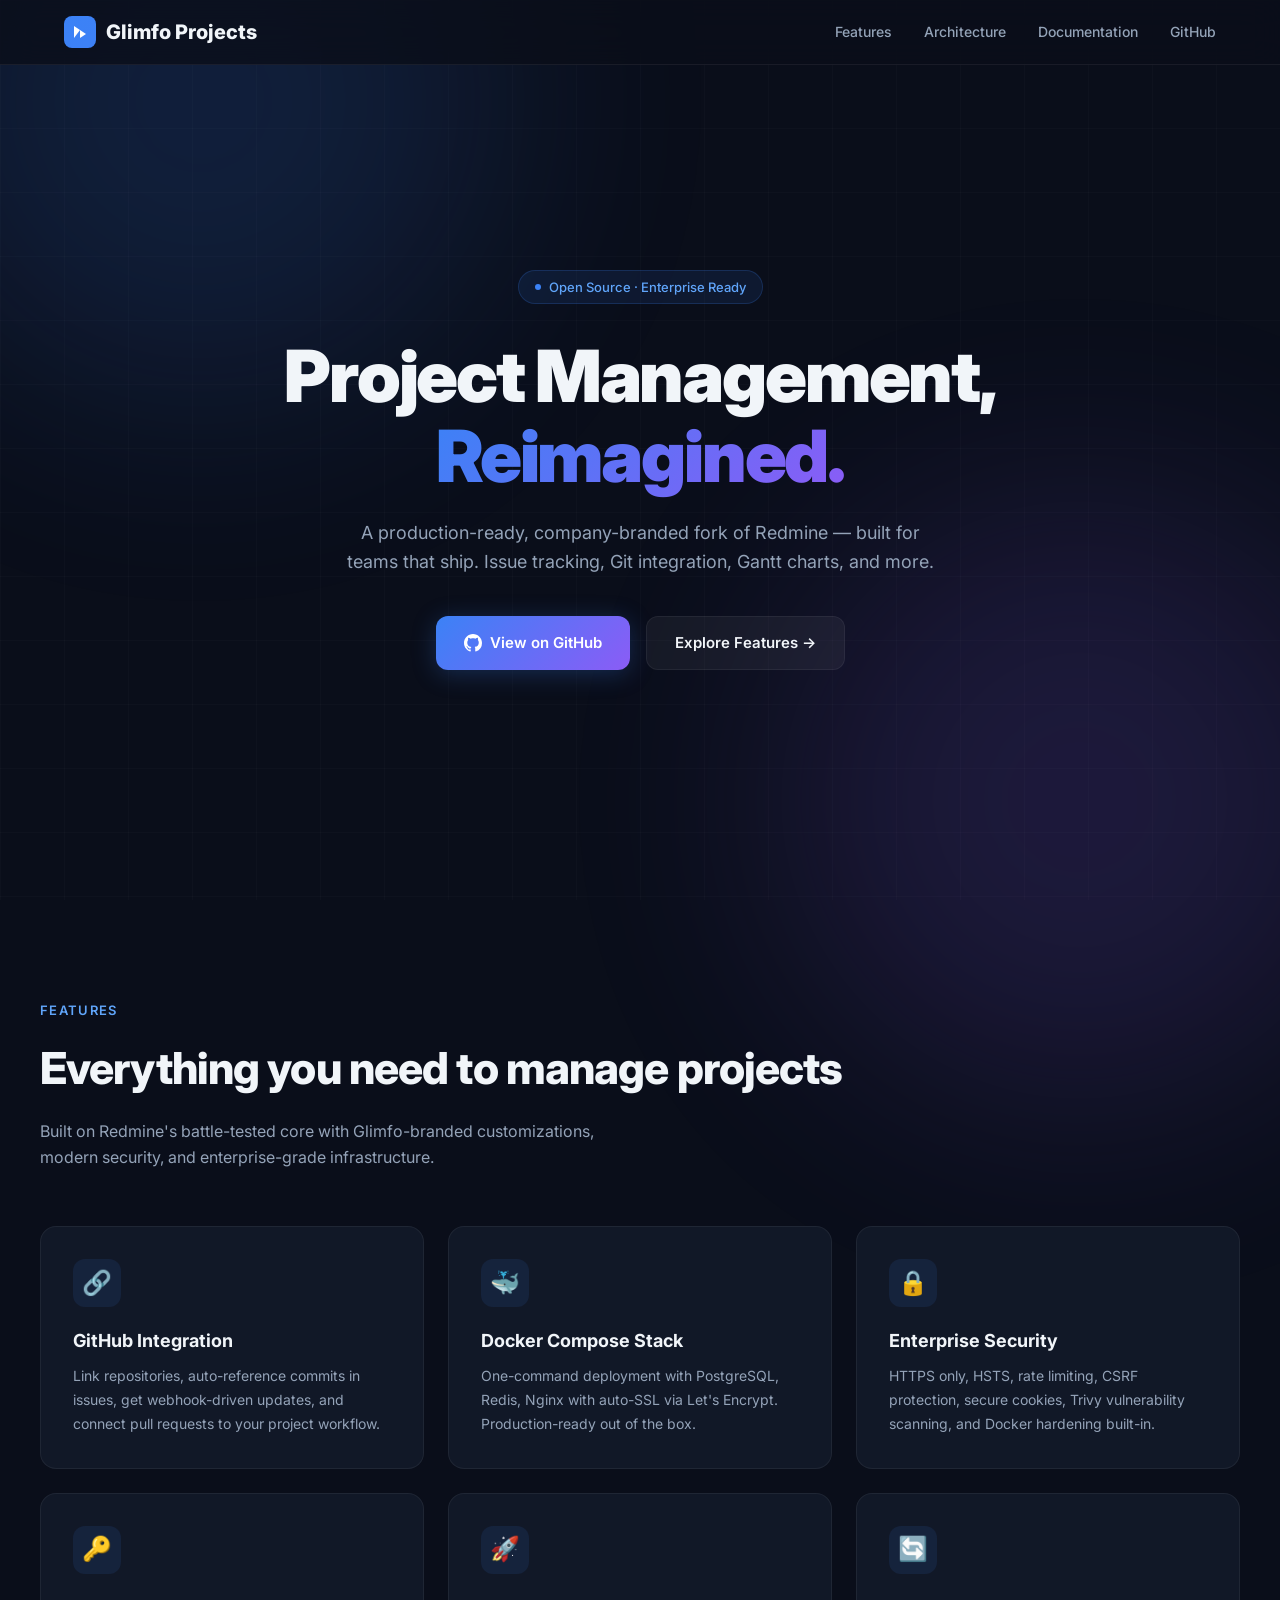
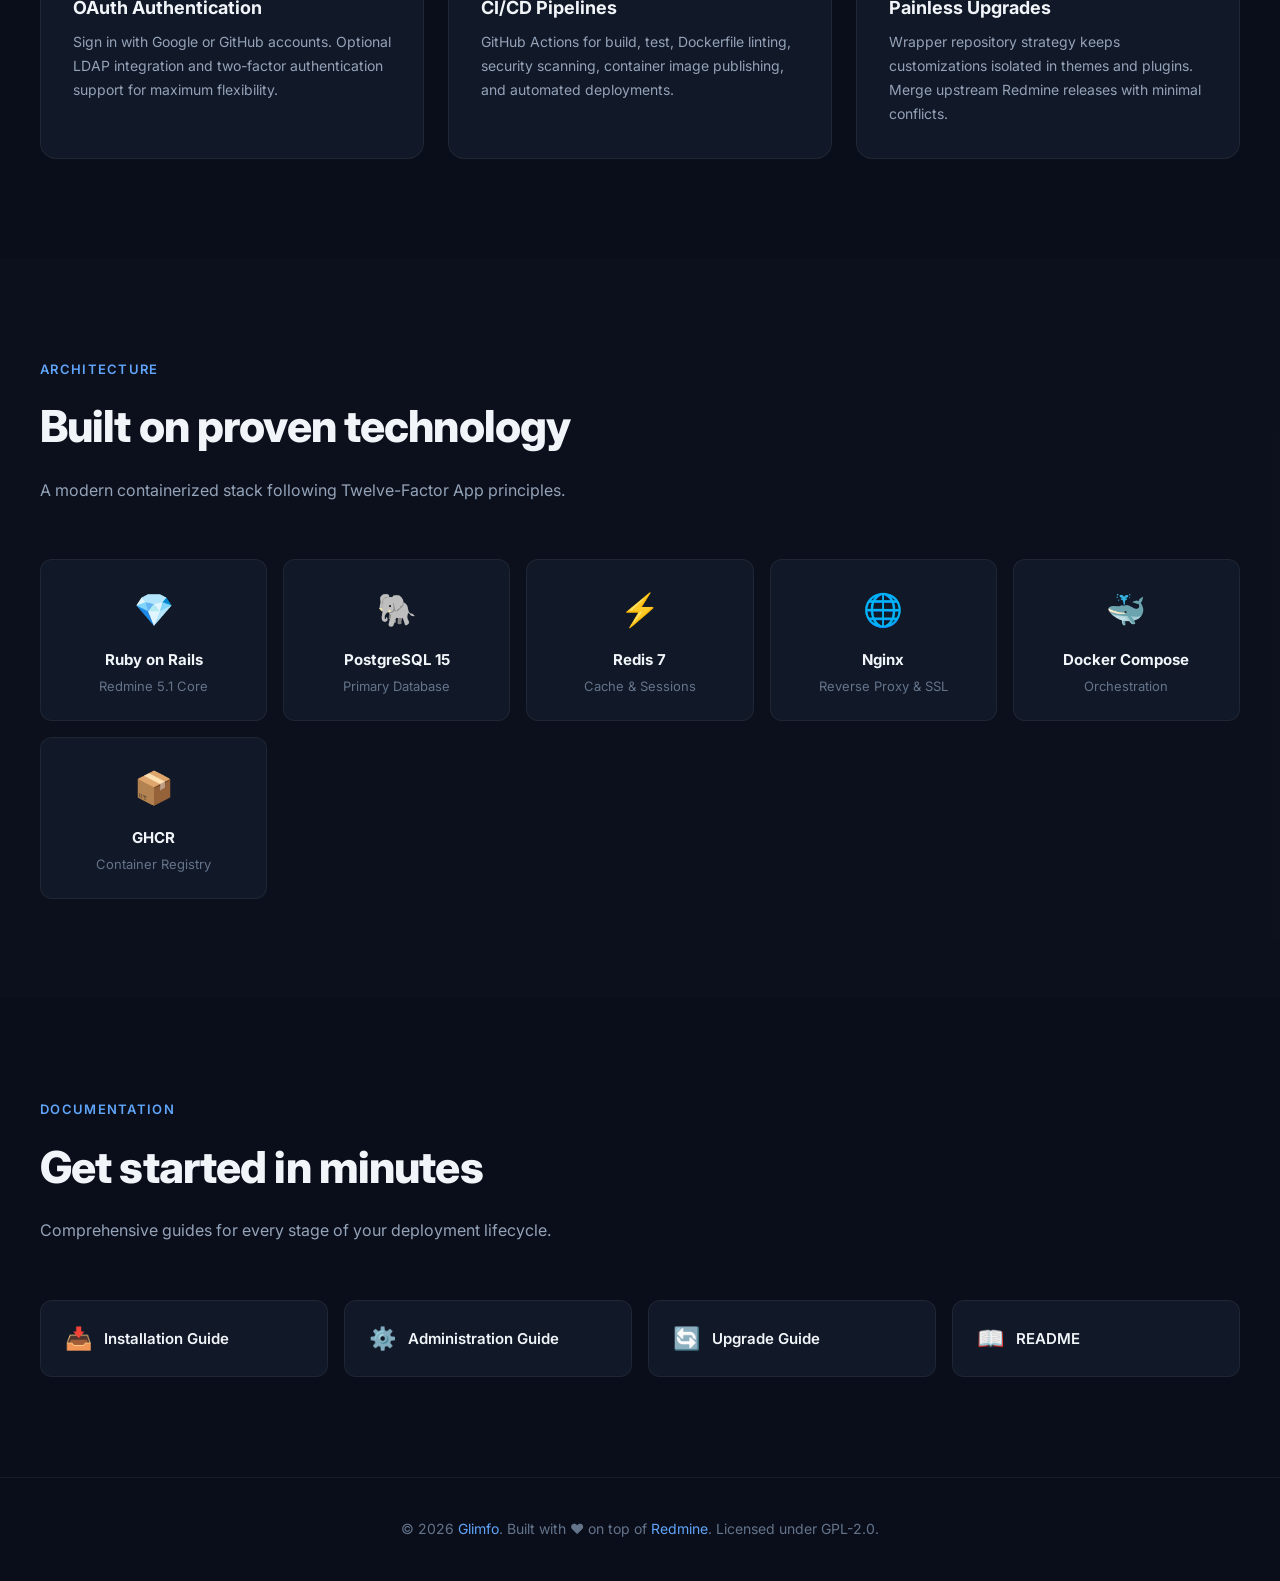
==== site/index.html @ c2e10e8e "feat: add github pages landing site and deployment workflow" ====
<!DOCTYPE html>
<html lang="en">
<head>
    <meta charset="UTF-8">
    <meta name="viewport" content="width=device-width, initial-scale=1.0">
    <title>Glimfo Projects — Enterprise Project Management</title>
    <meta name="description" content="Glimfo Projects is a production-ready, enterprise-grade project management platform powered by Redmine. Track issues, manage repositories, and ship better software.">
    <link rel="icon" type="image/svg+xml" href="favicon.svg">
    <link rel="preconnect" href="https://fonts.googleapis.com">
    <link rel="preconnect" href="https://fonts.gstatic.com" crossorigin>
    <link href="https://fonts.googleapis.com/css2?family=Inter:wght@400;500;600;700;800;900&display=swap" rel="stylesheet">
    <style>
        *, *::before, *::after { margin: 0; padding: 0; box-sizing: border-box; }

        :root {
            --bg-dark: #0a0e1a;
            --bg-card: #111827;
            --bg-card-hover: #1a2332;
            --accent: #3b82f6;
            --accent-glow: rgba(59, 130, 246, 0.25);
            --accent-light: #60a5fa;
            --text-primary: #f1f5f9;
            --text-secondary: #94a3b8;
            --text-muted: #64748b;
            --border: rgba(255, 255, 255, 0.06);
            --gradient-start: #3b82f6;
            --gradient-end: #8b5cf6;
        }

        html { scroll-behavior: smooth; }

        body {
            font-family: 'Inter', -apple-system, BlinkMacSystemFont, sans-serif;
            background-color: var(--bg-dark);
            color: var(--text-primary);
            line-height: 1.6;
            overflow-x: hidden;
        }

        /* ---- Animated background ---- */
        .bg-grid {
            position: fixed; inset: 0; z-index: 0; pointer-events: none;
            background-image:
                linear-gradient(rgba(255,255,255,0.02) 1px, transparent 1px),
                linear-gradient(90deg, rgba(255,255,255,0.02) 1px, transparent 1px);
            background-size: 64px 64px;
        }
        .bg-glow {
            position: fixed; z-index: 0; pointer-events: none;
            width: 600px; height: 600px; border-radius: 50%;
            filter: blur(120px); opacity: 0.15;
        }
        .bg-glow--blue  { top: -200px; left: -100px; background: var(--accent); }
        .bg-glow--purple { bottom: -200px; right: -100px; background: #8b5cf6; }

        /* ---- Nav ---- */
        nav {
            position: fixed; top: 0; left: 0; right: 0; z-index: 100;
            background: rgba(10, 14, 26, 0.8);
            backdrop-filter: blur(16px); -webkit-backdrop-filter: blur(16px);
            border-bottom: 1px solid var(--border);
        }
        .nav-inner {
            max-width: 1200px; margin: 0 auto;
            display: flex; align-items: center; justify-content: space-between;
            padding: 16px 24px;
        }
        .nav-brand {
            display: flex; align-items: center; gap: 10px;
            font-weight: 800; font-size: 20px; text-decoration: none; color: var(--text-primary);
        }
        .nav-brand svg { width: 32px; height: 32px; }
        .nav-links { display: flex; gap: 32px; list-style: none; }
        .nav-links a {
            color: var(--text-secondary); text-decoration: none; font-size: 14px; font-weight: 500;
            transition: color 0.2s;
        }
        .nav-links a:hover { color: var(--text-primary); }

        /* ---- Hero ---- */
        .hero {
            position: relative; z-index: 1;
            min-height: 100vh; display: flex; align-items: center; justify-content: center;
            text-align: center; padding: 120px 24px 80px;
        }
        .hero-inner { max-width: 800px; }
        .badge {
            display: inline-flex; align-items: center; gap: 8px;
            background: rgba(59, 130, 246, 0.1); border: 1px solid rgba(59, 130, 246, 0.2);
            border-radius: 999px; padding: 6px 16px; font-size: 13px; font-weight: 500;
            color: var(--accent-light); margin-bottom: 32px;
        }
        .badge::before {
            content: ''; width: 6px; height: 6px; border-radius: 50%;
            background: var(--accent); animation: pulse 2s infinite;
        }
        @keyframes pulse {
            0%, 100% { opacity: 1; transform: scale(1); }
            50% { opacity: 0.5; transform: scale(1.5); }
        }
        .hero h1 {
            font-size: clamp(2.5rem, 6vw, 4.5rem); font-weight: 900;
            line-height: 1.1; letter-spacing: -0.03em; margin-bottom: 24px;
        }
        .hero h1 .gradient {
            background: linear-gradient(135deg, var(--gradient-start), var(--gradient-end));
            -webkit-background-clip: text; -webkit-text-fill-color: transparent;
            background-clip: text;
        }
        .hero p {
            font-size: 18px; color: var(--text-secondary);
            max-width: 600px; margin: 0 auto 40px;
        }
        .hero-buttons { display: flex; gap: 16px; justify-content: center; flex-wrap: wrap; }

        .btn {
            display: inline-flex; align-items: center; gap: 8px;
            padding: 14px 28px; border-radius: 12px; font-size: 15px; font-weight: 600;
            text-decoration: none; transition: all 0.25s;
        }
        .btn--primary {
            background: linear-gradient(135deg, var(--gradient-start), var(--gradient-end));
            color: #fff; box-shadow: 0 4px 24px var(--accent-glow);
        }
        .btn--primary:hover { transform: translateY(-2px); box-shadow: 0 8px 32px var(--accent-glow); }
        .btn--ghost {
            background: rgba(255,255,255,0.05); color: var(--text-primary);
            border: 1px solid var(--border);
        }
        .btn--ghost:hover { background: rgba(255,255,255,0.1); }

        /* ---- Section ---- */
        section { position: relative; z-index: 1; padding: 100px 24px; }
        .section-inner { max-width: 1200px; margin: 0 auto; }
        .section-label {
            font-size: 13px; font-weight: 600; text-transform: uppercase; letter-spacing: 0.1em;
            color: var(--accent-light); margin-bottom: 12px;
        }
        .section-title {
            font-size: clamp(1.75rem, 4vw, 2.75rem); font-weight: 800;
            letter-spacing: -0.02em; margin-bottom: 16px;
        }
        .section-desc {
            font-size: 16px; color: var(--text-secondary); max-width: 600px; margin-bottom: 56px;
        }

        /* ---- Feature Grid ---- */
        .features-grid {
            display: grid; grid-template-columns: repeat(auto-fit, minmax(320px, 1fr));
            gap: 24px;
        }
        .feature-card {
            background: var(--bg-card); border: 1px solid var(--border);
            border-radius: 16px; padding: 32px;
            transition: background 0.3s, border-color 0.3s, transform 0.3s;
        }
        .feature-card:hover {
            background: var(--bg-card-hover); border-color: rgba(59, 130, 246, 0.2);
            transform: translateY(-4px);
        }
        .feature-icon {
            width: 48px; height: 48px; border-radius: 12px;
            display: flex; align-items: center; justify-content: center;
            background: rgba(59, 130, 246, 0.1); margin-bottom: 20px; font-size: 24px;
        }
        .feature-card h3 { font-size: 18px; font-weight: 700; margin-bottom: 8px; }
        .feature-card p { font-size: 14px; color: var(--text-secondary); line-height: 1.7; }

        /* ---- Architecture ---- */
        .arch-grid {
            display: grid; grid-template-columns: repeat(auto-fit, minmax(200px, 1fr));
            gap: 16px; text-align: center;
        }
        .arch-item {
            background: var(--bg-card); border: 1px solid var(--border);
            border-radius: 12px; padding: 24px 16px;
        }
        .arch-item .icon { font-size: 32px; margin-bottom: 12px; }
        .arch-item h4 { font-size: 15px; font-weight: 700; margin-bottom: 4px; }
        .arch-item p { font-size: 13px; color: var(--text-muted); }

        /* ---- Docs list ---- */
        .docs-grid {
            display: grid; grid-template-columns: repeat(auto-fit, minmax(280px, 1fr));
            gap: 16px;
        }
        .doc-link {
            display: flex; align-items: center; gap: 12px;
            background: var(--bg-card); border: 1px solid var(--border);
            border-radius: 12px; padding: 20px 24px;
            text-decoration: none; color: var(--text-primary);
            font-weight: 600; font-size: 15px;
            transition: background 0.2s, border-color 0.2s;
        }
        .doc-link:hover { background: var(--bg-card-hover); border-color: rgba(59,130,246,0.2); }
        .doc-link .emoji { font-size: 22px; }

        /* ---- Footer ---- */
        footer {
            position: relative; z-index: 1;
            border-top: 1px solid var(--border); padding: 40px 24px;
            text-align: center; font-size: 14px; color: var(--text-muted);
        }
        footer a { color: var(--accent-light); text-decoration: none; }

        /* ---- Responsive ---- */
        @media (max-width: 640px) {
            .nav-links { display: none; }
            .hero-buttons { flex-direction: column; align-items: center; }
        }
    </style>
</head>
<body>
    <div class="bg-grid"></div>
    <div class="bg-glow bg-glow--blue"></div>
    <div class="bg-glow bg-glow--purple"></div>

    <nav>
        <div class="nav-inner">
            <a class="nav-brand" href="#">
                <svg viewBox="0 0 32 32" fill="none" xmlns="http://www.w3.org/2000/svg">
                    <rect width="32" height="32" rx="8" fill="url(#g)"/>
                    <path d="M10 22V10l6 4-6 8zm6-8l6 4-6 4v-8z" fill="#fff"/>
                    <defs><linearGradient id="g" x1="0" y1="0" x2="32" y2="32"><stop stop-color="#3b82f6"/><stop offset="1" stop-color="#8b5cf6"/></linearGradient></defs>
                </svg>
                Glimfo Projects
            </a>
            <ul class="nav-links">
                <li><a href="#features">Features</a></li>
                <li><a href="#architecture">Architecture</a></li>
                <li><a href="#docs">Documentation</a></li>
                <li><a href="https://github.com/Glimfo/glimfo-projects">GitHub</a></li>
            </ul>
        </div>
    </nav>

    <!-- Hero -->
    <section class="hero">
        <div class="hero-inner">
            <div class="badge">Open Source &middot; Enterprise Ready</div>
            <h1>Project Management,<br><span class="gradient">Reimagined.</span></h1>
            <p>A production-ready, company-branded fork of Redmine — built for teams that ship. Issue tracking, Git integration, Gantt charts, and more.</p>
            <div class="hero-buttons">
                <a class="btn btn--primary" href="https://github.com/Glimfo/glimfo-projects">
                    <svg width="18" height="18" fill="currentColor" viewBox="0 0 16 16"><path d="M8 0C3.58 0 0 3.58 0 8c0 3.54 2.29 6.53 5.47 7.59.4.07.55-.17.55-.38 0-.19-.01-.82-.01-1.49-2.01.37-2.53-.49-2.69-.94-.09-.23-.48-.94-.82-1.13-.28-.15-.68-.52-.01-.53.63-.01 1.08.58 1.23.82.72 1.21 1.87.87 2.33.66.07-.52.28-.87.51-1.07-1.78-.2-3.64-.89-3.64-3.95 0-.87.31-1.59.82-2.15-.08-.2-.36-1.02.08-2.12 0 0 .67-.21 2.2.82.64-.18 1.32-.27 2-.27.68 0 1.36.09 2 .27 1.53-1.04 2.2-.82 2.2-.82.44 1.1.16 1.92.08 2.12.51.56.82 1.27.82 2.15 0 3.07-1.87 3.75-3.65 3.95.29.25.54.73.54 1.48 0 1.07-.01 1.93-.01 2.2 0 .21.15.46.55.38A8.013 8.013 0 0016 8c0-4.42-3.58-8-8-8z"/></svg>
                    View on GitHub
                </a>
                <a class="btn btn--ghost" href="#features">Explore Features →</a>
            </div>
        </div>
    </section>

    <!-- Features -->
    <section id="features">
        <div class="section-inner">
            <div class="section-label">Features</div>
            <h2 class="section-title">Everything you need to manage projects</h2>
            <p class="section-desc">Built on Redmine's battle-tested core with Glimfo-branded customizations, modern security, and enterprise-grade infrastructure.</p>
            <div class="features-grid">
                <div class="feature-card">
                    <div class="feature-icon">🔗</div>
                    <h3>GitHub Integration</h3>
                    <p>Link repositories, auto-reference commits in issues, get webhook-driven updates, and connect pull requests to your project workflow.</p>
                </div>
                <div class="feature-card">
                    <div class="feature-icon">🐳</div>
                    <h3>Docker Compose Stack</h3>
                    <p>One-command deployment with PostgreSQL, Redis, Nginx with auto-SSL via Let's Encrypt. Production-ready out of the box.</p>
                </div>
                <div class="feature-card">
                    <div class="feature-icon">🔒</div>
                    <h3>Enterprise Security</h3>
                    <p>HTTPS only, HSTS, rate limiting, CSRF protection, secure cookies, Trivy vulnerability scanning, and Docker hardening built-in.</p>
                </div>
                <div class="feature-card">
                    <div class="feature-icon">🔑</div>
                    <h3>OAuth Authentication</h3>
                    <p>Sign in with Google or GitHub accounts. Optional LDAP integration and two-factor authentication support for maximum flexibility.</p>
                </div>
                <div class="feature-card">
                    <div class="feature-icon">🚀</div>
                    <h3>CI/CD Pipelines</h3>
                    <p>GitHub Actions for build, test, Dockerfile linting, security scanning, container image publishing, and automated deployments.</p>
                </div>
                <div class="feature-card">
                    <div class="feature-icon">🔄</div>
                    <h3>Painless Upgrades</h3>
                    <p>Wrapper repository strategy keeps customizations isolated in themes and plugins. Merge upstream Redmine releases with minimal conflicts.</p>
                </div>
            </div>
        </div>
    </section>

    <!-- Architecture -->
    <section id="architecture" style="background: rgba(255,255,255,0.01);">
        <div class="section-inner">
            <div class="section-label">Architecture</div>
            <h2 class="section-title">Built on proven technology</h2>
            <p class="section-desc">A modern containerized stack following Twelve-Factor App principles.</p>
            <div class="arch-grid">
                <div class="arch-item"><div class="icon">💎</div><h4>Ruby on Rails</h4><p>Redmine 5.1 Core</p></div>
                <div class="arch-item"><div class="icon">🐘</div><h4>PostgreSQL 15</h4><p>Primary Database</p></div>
                <div class="arch-item"><div class="icon">⚡</div><h4>Redis 7</h4><p>Cache &amp; Sessions</p></div>
                <div class="arch-item"><div class="icon">🌐</div><h4>Nginx</h4><p>Reverse Proxy &amp; SSL</p></div>
                <div class="arch-item"><div class="icon">🐳</div><h4>Docker Compose</h4><p>Orchestration</p></div>
                <div class="arch-item"><div class="icon">📦</div><h4>GHCR</h4><p>Container Registry</p></div>
            </div>
        </div>
    </section>

    <!-- Docs -->
    <section id="docs">
        <div class="section-inner">
            <div class="section-label">Documentation</div>
            <h2 class="section-title">Get started in minutes</h2>
            <p class="section-desc">Comprehensive guides for every stage of your deployment lifecycle.</p>
            <div class="docs-grid">
                <a class="doc-link" href="https://github.com/Glimfo/glimfo-projects/blob/glimfo-main/docs/INSTALL.md"><span class="emoji">📥</span> Installation Guide</a>
                <a class="doc-link" href="https://github.com/Glimfo/glimfo-projects/blob/glimfo-main/docs/ADMIN.md"><span class="emoji">⚙️</span> Administration Guide</a>
                <a class="doc-link" href="https://github.com/Glimfo/glimfo-projects/blob/glimfo-main/docs/UPGRADE.md"><span class="emoji">🔄</span> Upgrade Guide</a>
                <a class="doc-link" href="https://github.com/Glimfo/glimfo-projects/blob/glimfo-main/README.md"><span class="emoji">📖</span> README</a>
            </div>
        </div>
    </section>

    <footer>
        <p>&copy; 2026 <a href="https://github.com/Glimfo">Glimfo</a>. Built with ❤️ on top of <a href="https://www.redmine.org">Redmine</a>. Licensed under GPL-2.0.</p>
    </footer>
</body>
</html>
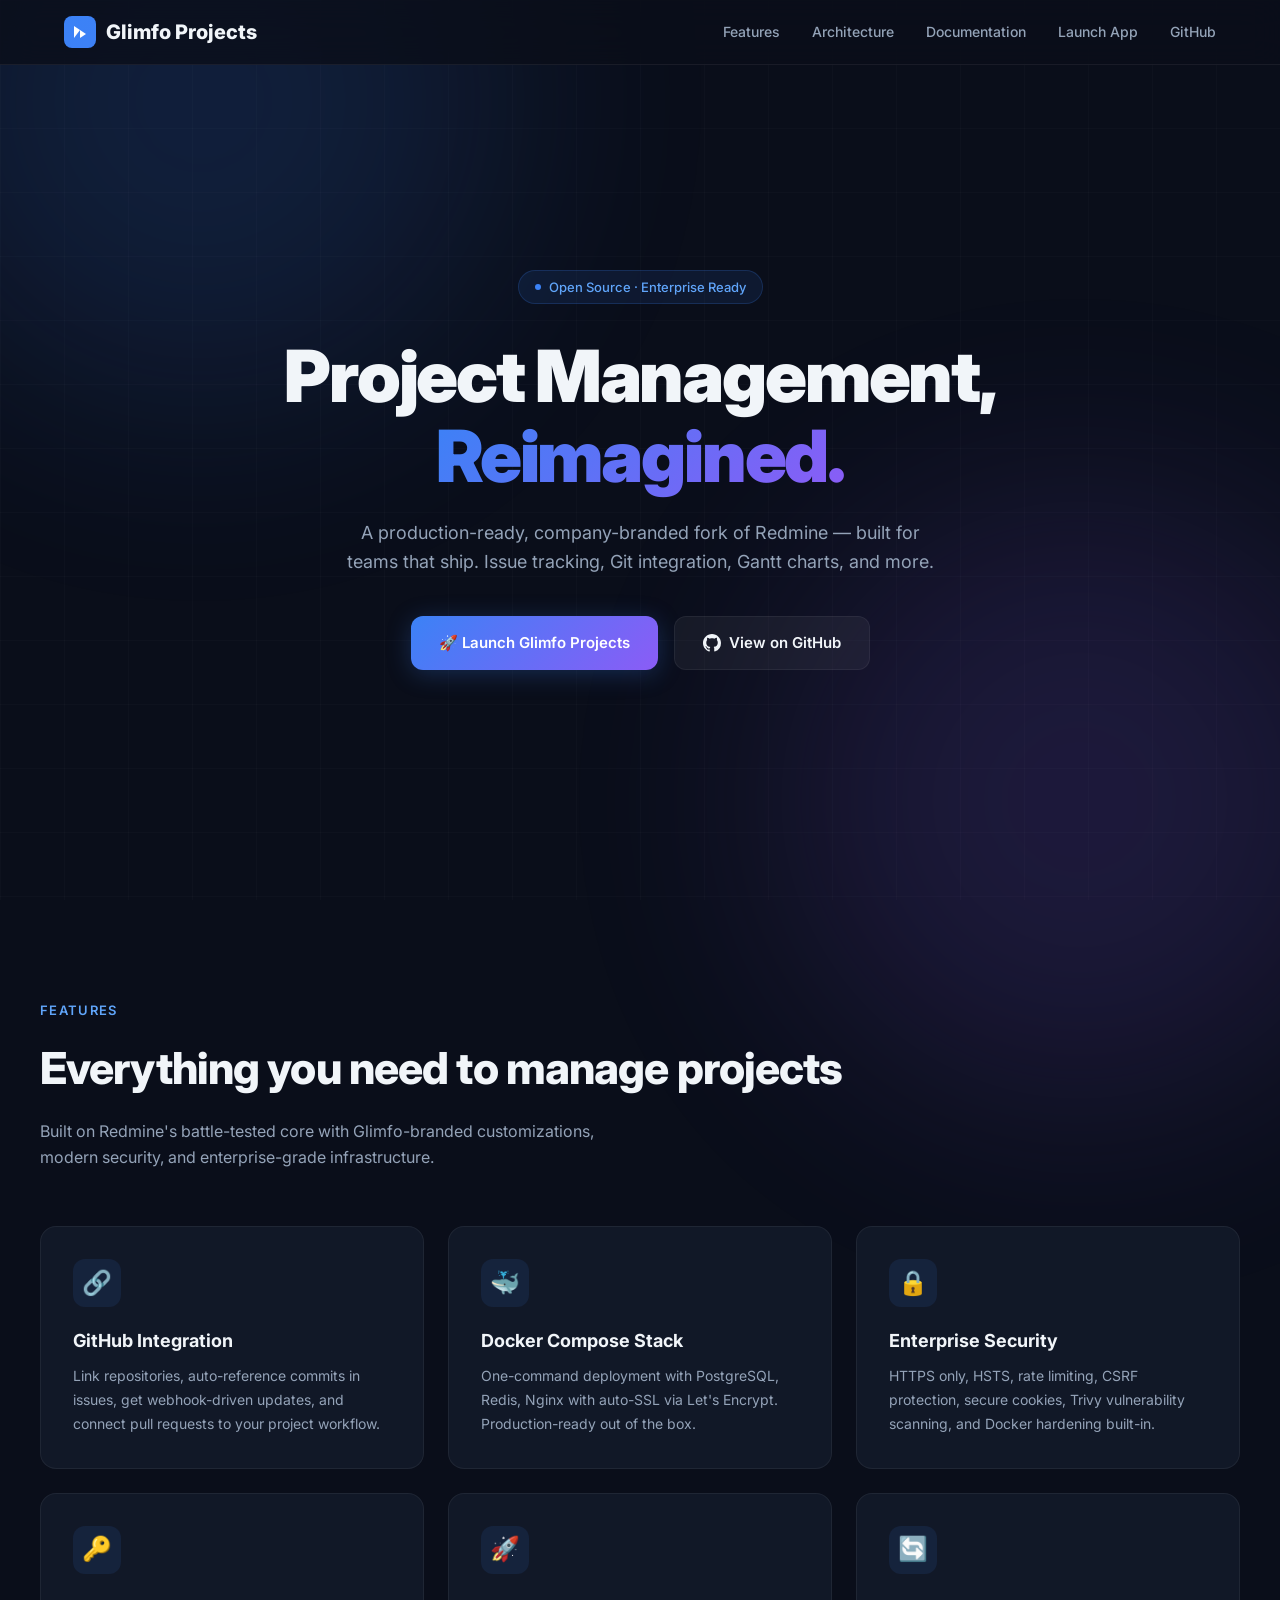
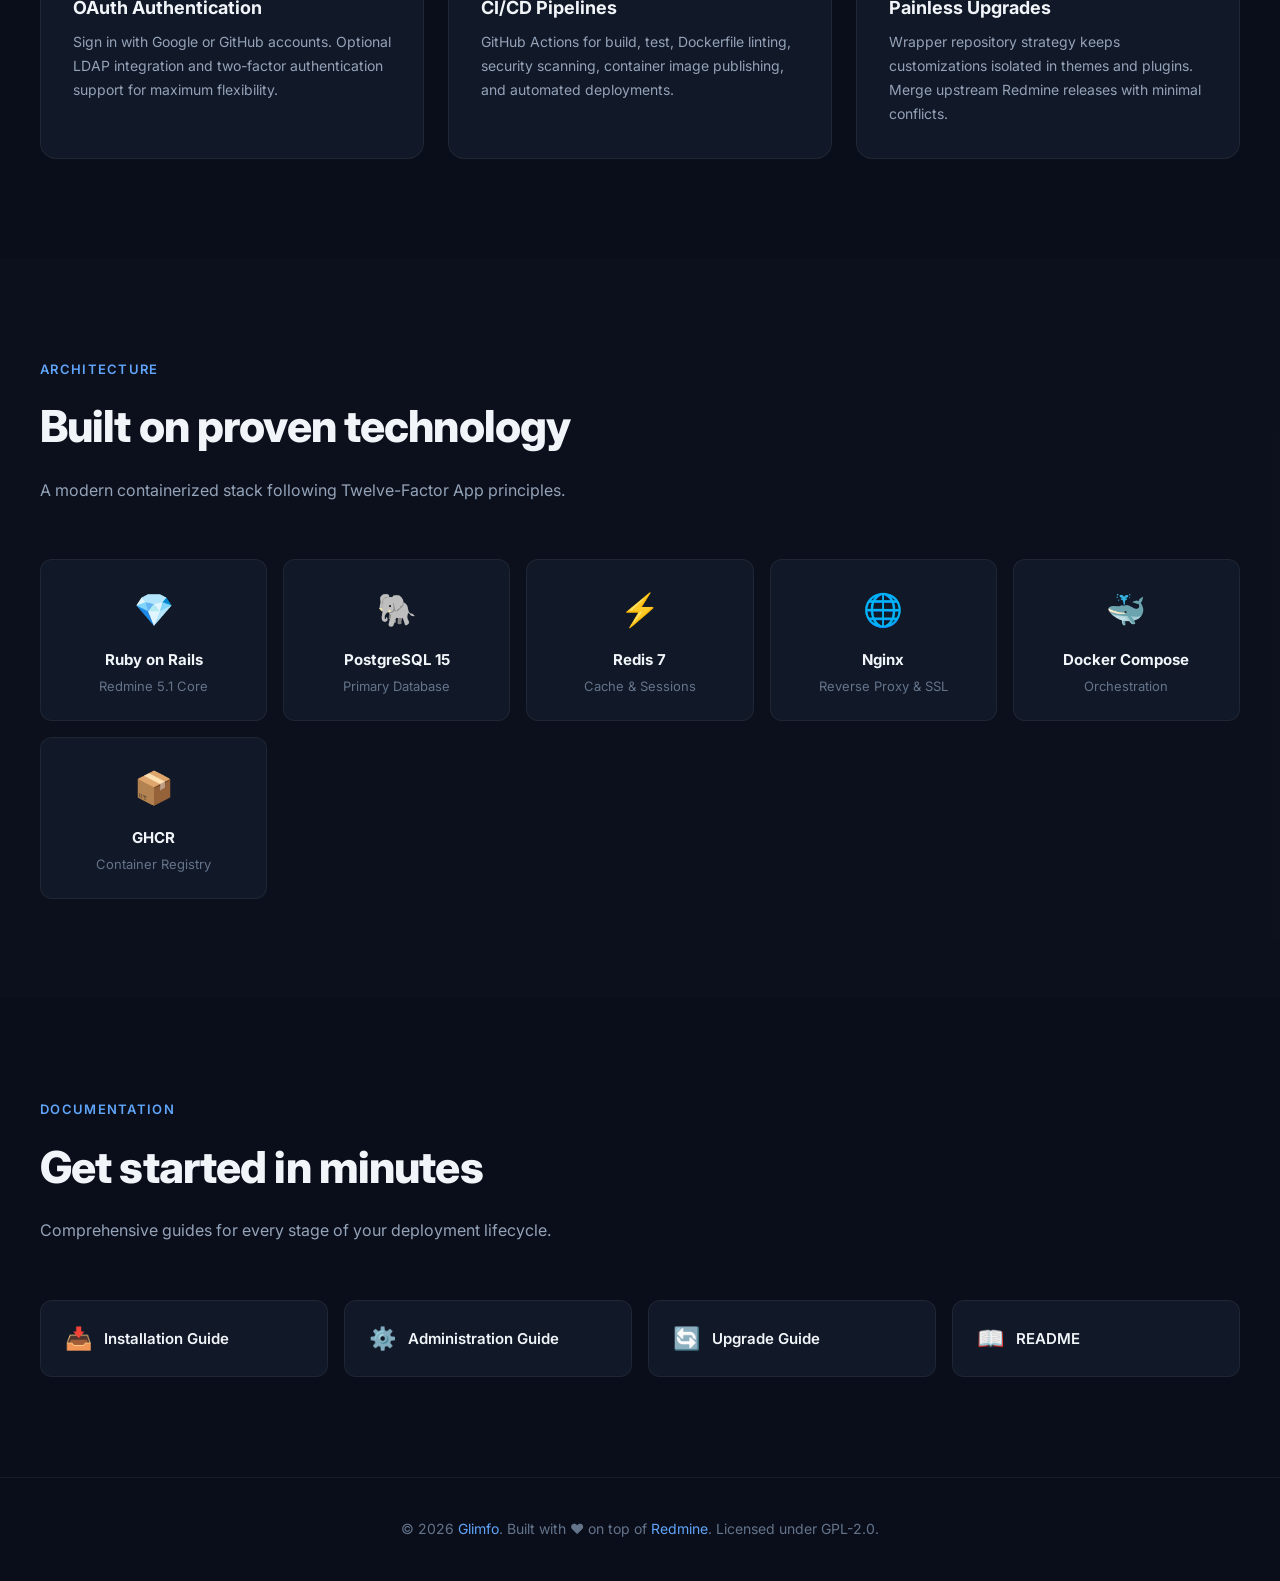
==== commit 05351a87: "feat: add Render.com deployment with free tier PostgreSQL" ====
--- a/site/index.html
+++ b/site/index.html
@@ -229,6 +229,7 @@
                 <li><a href="#features">Features</a></li>
                 <li><a href="#architecture">Architecture</a></li>
                 <li><a href="#docs">Documentation</a></li>
+                <li><a href="https://glimfo-projects.onrender.com">Launch App</a></li>
                 <li><a href="https://github.com/Glimfo/glimfo-projects">GitHub</a></li>
             </ul>
         </div>
@@ -241,11 +242,13 @@
             <h1>Project Management,<br><span class="gradient">Reimagined.</span></h1>
             <p>A production-ready, company-branded fork of Redmine — built for teams that ship. Issue tracking, Git integration, Gantt charts, and more.</p>
             <div class="hero-buttons">
-                <a class="btn btn--primary" href="https://github.com/Glimfo/glimfo-projects">
+                <a class="btn btn--primary" href="https://glimfo-projects.onrender.com">
+                    🚀 Launch Glimfo Projects
+                </a>
+                <a class="btn btn--ghost" href="https://github.com/Glimfo/glimfo-projects">
                     <svg width="18" height="18" fill="currentColor" viewBox="0 0 16 16"><path d="M8 0C3.58 0 0 3.58 0 8c0 3.54 2.29 6.53 5.47 7.59.4.07.55-.17.55-.38 0-.19-.01-.82-.01-1.49-2.01.37-2.53-.49-2.69-.94-.09-.23-.48-.94-.82-1.13-.28-.15-.68-.52-.01-.53.63-.01 1.08.58 1.23.82.72 1.21 1.87.87 2.33.66.07-.52.28-.87.51-1.07-1.78-.2-3.64-.89-3.64-3.95 0-.87.31-1.59.82-2.15-.08-.2-.36-1.02.08-2.12 0 0 .67-.21 2.2.82.64-.18 1.32-.27 2-.27.68 0 1.36.09 2 .27 1.53-1.04 2.2-.82 2.2-.82.44 1.1.16 1.92.08 2.12.51.56.82 1.27.82 2.15 0 3.07-1.87 3.75-3.65 3.95.29.25.54.73.54 1.48 0 1.07-.01 1.93-.01 2.2 0 .21.15.46.55.38A8.013 8.013 0 0016 8c0-4.42-3.58-8-8-8z"/></svg>
                     View on GitHub
                 </a>
-                <a class="btn btn--ghost" href="#features">Explore Features →</a>
             </div>
         </div>
     </section>
